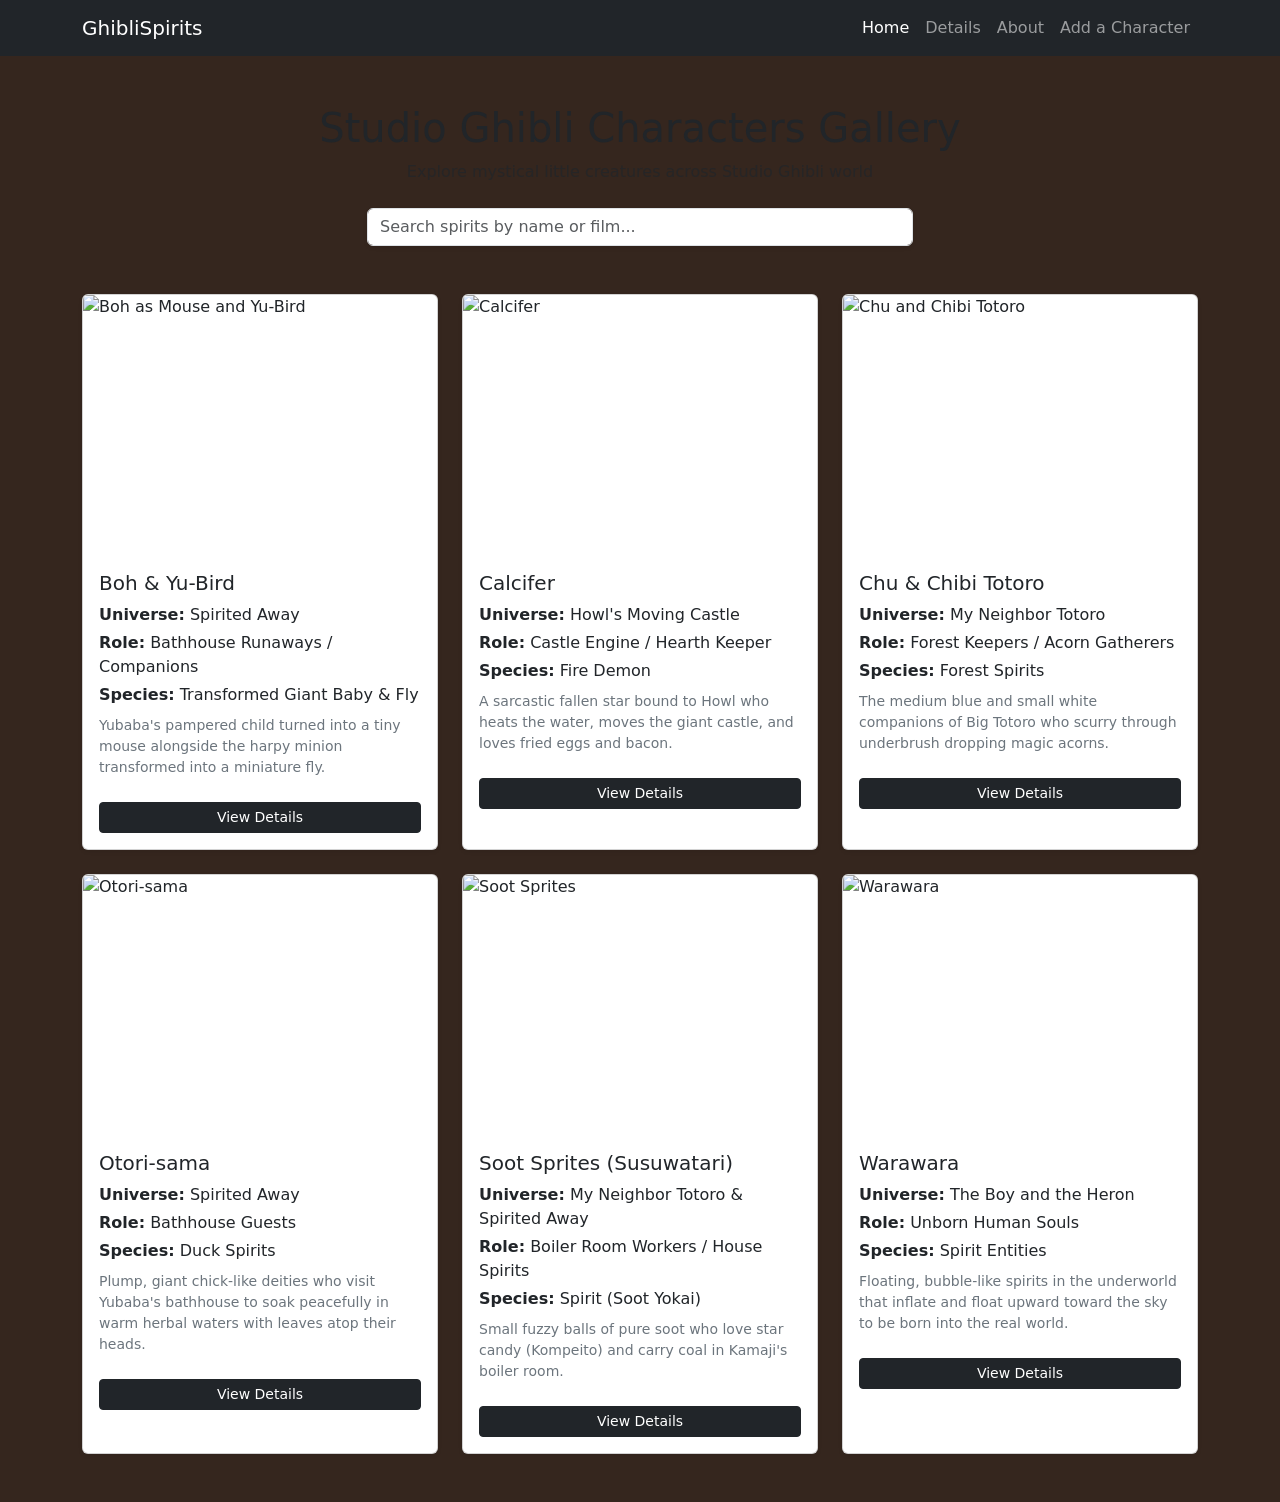
==== index.html @ cbb91c05 "Complete Character Gallery homepage in index.html" ====
<!DOCTYPE html>
<html lang="en">
<head>
  <meta charset="UTF-8">
  <title>Studio Ghibli Spirits Gallery</title>
  <link href="https://cdn.jsdelivr.net/npm/bootstrap@5.3.3/dist/css/bootstrap.min.css" rel="stylesheet">
  <link rel="stylesheet" href="style.css">
</head>
<body>
  <!-- Navigation Bar -->
  <nav class="navbar navbar-expand-lg navbar-dark bg-dark">
    <div class="container">
      <a class="navbar-brand" href="index.html">GhibliSpirits</a>
      <div class="navbar-nav">
        <a class="nav-link active" href="index.html">Home</a>
        <a class="nav-link" href="details.html">Details</a>
        <a class="nav-link" href="about.html">About</a>
        <a class="nav-link" href="new-character-form.html">Add a Character</a>
      </div>
    </div>
  </nav>

  <!-- Main Container -->
  <div class="container py-5">
    <h1 class="text-center mb-2">Studio Ghibli Characters Gallery</h1>
    <p class="text-center text-muted mb-4">Explore mystical little creatures across Studio Ghibli world</p>

    <!-- Search Bar (Preview/UI only) -->
    <div class="row justify-content-center mb-5">
      <div class="col-md-6">
        <input type="text" class="form-control shadow-sm" placeholder="Search spirits by name or film...">
      </div>
    </div>

    <!-- 5 Character Cards Grid (Alphabetical Order) -->
    <div class="row row-cols-1 row-cols-md-3 g-4">
      
      <!-- 1. Boh & Yu-Bird -->
      <div class="col">
        <div class="card h-100 character-card shadow-sm">
          <img src="https://i.pinimg.com/736x/8c/bb/35/8cbb3526e592b911f31cbf81bb47fb1f.jpg" class="card-img-top" alt="Boh as Mouse and Yu-Bird">
          <div class="card-body">
            <h5 class="card-title">Boh & Yu-Bird</h5>
            <p class="card-text mb-1"><strong>Universe:</strong> Spirited Away</p>
            <p class="card-text mb-1"><strong>Role:</strong> Bathhouse Runaways / Companions</p>
            <p class="card-text mb-2"><strong>Species:</strong> Transformed Giant Baby & Fly</p>
            <p class="card-text small text-secondary">Yubaba's pampered child turned into a tiny mouse alongside the harpy minion transformed into a miniature fly.</p>
            <a href="details.html" class="btn btn-sm btn-dark w-100 mt-2">View Details</a>
          </div>
        </div>
      </div>

      <!-- 2. Calcifer -->
      <div class="col">
        <div class="card h-100 character-card shadow-sm">
          <img src="https://pbs.twimg.com/media/F1uZkJaX0AEqLSB.jpg" class="card-img-top" alt="Calcifer">
          <div class="card-body">
            <h5 class="card-title">Calcifer</h5>
            <p class="card-text mb-1"><strong>Universe:</strong> Howl's Moving Castle</p>
            <p class="card-text mb-1"><strong>Role:</strong> Castle Engine / Hearth Keeper</p>
            <p class="card-text mb-2"><strong>Species:</strong> Fire Demon</p>
            <p class="card-text small text-secondary">A sarcastic fallen star bound to Howl who heats the water, moves the giant castle, and loves fried eggs and bacon.</p>
            <a href="details.html" class="btn btn-sm btn-dark w-100 mt-2">View Details</a>
          </div>
        </div>
      </div>

      <!-- 3. Chu & Chibi Totoro -->
      <div class="col">
        <div class="card h-100 character-card shadow-sm">
          <img src="https://i.pinimg.com/736x/26/48/64/26486468ce7828b4b717debc4df8abd4.jpg" class="card-img-top" alt="Chu and Chibi Totoro">
          <div class="card-body">
            <h5 class="card-title">Chu & Chibi Totoro</h5>
            <p class="card-text mb-1"><strong>Universe:</strong> My Neighbor Totoro</p>
            <p class="card-text mb-1"><strong>Role:</strong> Forest Keepers / Acorn Gatherers</p>
            <p class="card-text mb-2"><strong>Species:</strong> Forest Spirits</p>
            <p class="card-text small text-secondary">The medium blue and small white companions of Big Totoro who scurry through underbrush dropping magic acorns.</p>
            <a href="details.html" class="btn btn-sm btn-dark w-100 mt-2">View Details</a>
          </div>
        </div>
      </div>

      <!-- 4. Otori-sama -->
      <div class="col">
        <div class="card h-100 character-card shadow-sm">
          <img src="https://cdn11.bigcommerce.com/s-ad7c7/images/stencil/original/image-manager/studio-ghibli-ootori-sama-spirited-away-studio-brillantine-toronto-canada-6-copy.jpg?t=1716317598" class="card-img-top" alt="Otori-sama">
          <div class="card-body">
            <h5 class="card-title">Otori-sama</h5>
            <p class="card-text mb-1"><strong>Universe:</strong> Spirited Away</p>
            <p class="card-text mb-1"><strong>Role:</strong> Bathhouse Guests</p>
            <p class="card-text mb-2"><strong>Species:</strong> Duck Spirits</p>
            <p class="card-text small text-secondary">Plump, giant chick-like deities who visit Yubaba's bathhouse to soak peacefully in warm herbal waters with leaves atop their heads.</p>
            <a href="details.html" class="btn btn-sm btn-dark w-100 mt-2">View Details</a>
          </div>
        </div>
      </div>

      <!-- 5. Susuwatari (Soot Sprites) -->
      <div class="col">
        <div class="card h-100 character-card shadow-sm">
          <img src="https://i.redd.it/emjhrf4b526d1.png" class="card-img-top" alt="Soot Sprites">
          <div class="card-body">
            <h5 class="card-title">Soot Sprites (Susuwatari)</h5>
            <p class="card-text mb-1"><strong>Universe:</strong> My Neighbor Totoro & Spirited Away</p>
            <p class="card-text mb-1"><strong>Role:</strong> Boiler Room Workers / House Spirits</p>
            <p class="card-text mb-2"><strong>Species:</strong> Spirit (Soot Yokai)</p>
            <p class="card-text small text-secondary">Small fuzzy balls of pure soot who love star candy (Kompeito) and carry coal in Kamaji's boiler room.</p>
            <a href="details.html" class="btn btn-sm btn-dark w-100 mt-2">View Details</a>
          </div>
        </div>
      </div>

      <!-- 6. Warawara -->
      <div class="col">
        <div class="card h-100 character-card shadow-sm">
          <img src="https://static.wikia.nocookie.net/studio-ghibli/images/5/5b/The_Boy_and_the_Heron_07.jpg/revision/latest?cb=20230821211359" class="card-img-top" alt="Warawara">
          <div class="card-body">
            <h5 class="card-title">Warawara</h5>
            <p class="card-text mb-1"><strong>Universe:</strong> The Boy and the Heron</p>
            <p class="card-text mb-1"><strong>Role:</strong> Unborn Human Souls</p>
            <p class="card-text mb-2"><strong>Species:</strong> Spirit Entities</p>
            <p class="card-text small text-secondary">Floating, bubble-like spirits in the underworld that inflate and float upward toward the sky to be born into the real world.</p>
            <a href="details.html" class="btn btn-sm btn-dark w-100 mt-2">View Details</a>
          </div>
        </div>
      </div>

    </div>
  </div>
</body>
</html>
---- style.css ----
body {
  background-color: #35261e;
  min-height: 100vh;
  display: flex;
  flex-direction: column;
}
.character-card img {
  height: 260px;
  object-fit: cover;
}
footer {
  margin-top: auto;
}
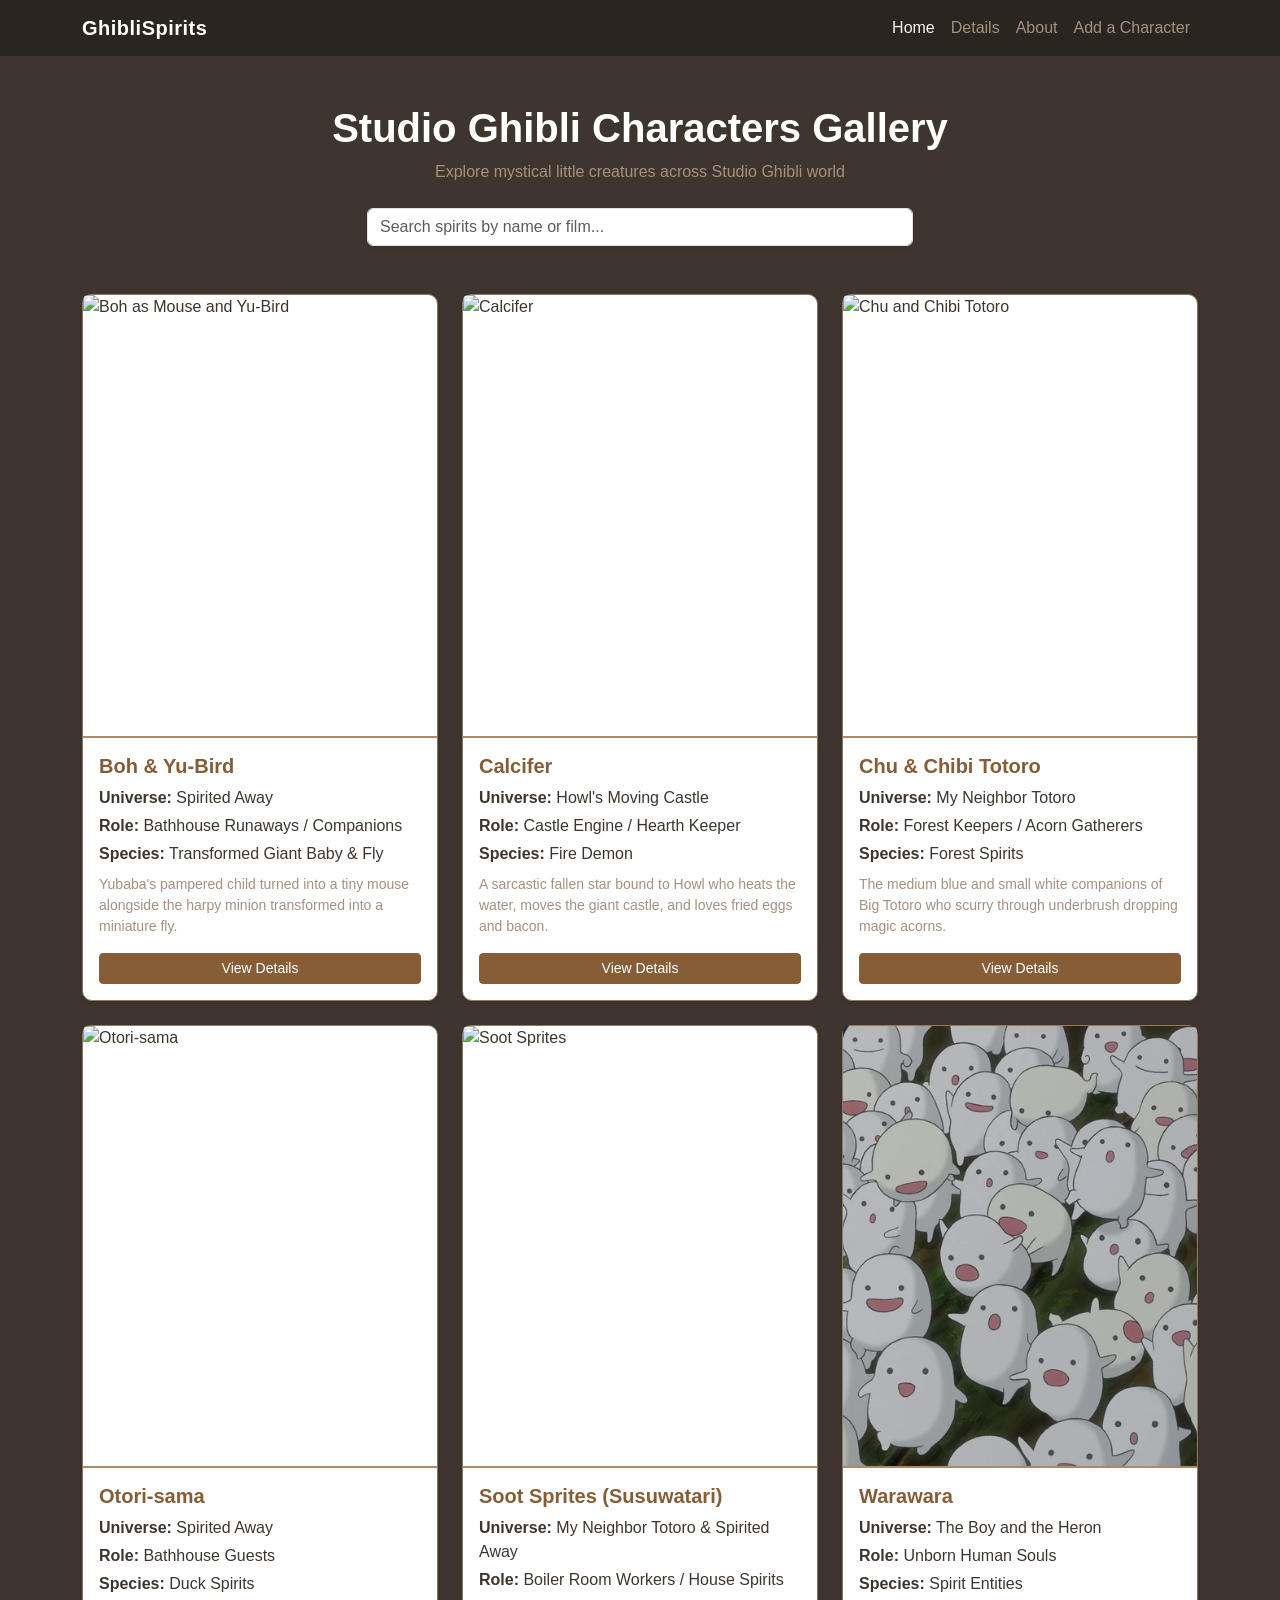
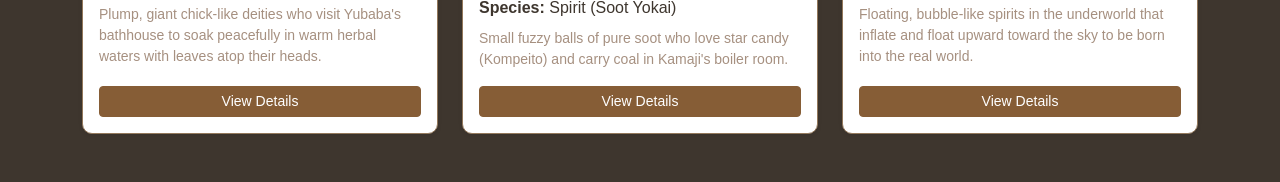
==== commit c340cfd9: "Completed the static website" ====
--- a/index.html
+++ b/index.html
@@ -113,7 +113,7 @@
       <!-- 6. Warawara -->
       <div class="col">
         <div class="card h-100 character-card shadow-sm">
-          <img src="https://static.wikia.nocookie.net/studio-ghibli/images/5/5b/The_Boy_and_the_Heron_07.jpg/revision/latest?cb=20230821211359" class="card-img-top" alt="Warawara">
+          <img src="warawara.webp" class="card-img-top" alt="Warawara">
           <div class="card-body">
             <h5 class="card-title">Warawara</h5>
             <p class="card-text mb-1"><strong>Universe:</strong> The Boy and the Heron</p>
--- a/style.css
+++ b/style.css
@@ -1,13 +1,108 @@
 body {
-  background-color: #35261e;
+  background-color: #3E362E;
+  color: #f7f5f2;
   min-height: 100vh;
   display: flex;
   flex-direction: column;
+  font-family: -apple-system, BlinkMacSystemFont, "Segoe UI", Roboto, sans-serif;
 }
+
+.navbar.bg-dark {
+  background-color: #2b251f !important;
+}
+
+.navbar-brand {
+  color: #ffffff !important;
+  font-weight: 700;
+  letter-spacing: 0.5px;
+}
+
+.navbar-nav .nav-link {
+  color: #A69080 !important;
+  transition: color 0.2s ease;
+}
+
+.navbar-nav .nav-link:hover,
+.navbar-nav .nav-link.active {
+  color: #f7f5f2 !important;
+}
+
+h1, h2 {
+  color: #ffffff;
+  font-weight: 700;
+}
+
+.card-title {
+  color: #865D36;
+  font-weight: 600;
+}
+
+.text-muted,
+.text-secondary {
+  color: #A69080 !important;
+}
+
+.card {
+  border: 1px solid #93785B;
+  background-color: #ffffff;
+  color: #3E362E;
+  border-radius: 10px;
+}
+
 .character-card img {
-  height: 260px;
+  width: 100%;
+  aspect-ratio: 4 / 5;
+  height: auto;
   object-fit: cover;
+  object-position: center;
+  border-bottom: 2px solid #AC8968;
 }
+
+.btn-dark,
+.btn-primary {
+  background-color: #865D36 !important;
+  border-color: #865D36 !important;
+  color: #ffffff !important;
+  font-weight: 500;
+}
+
+.btn-dark:hover,
+.btn-primary:hover {
+  background-color: #6d4b2b !important;
+  border-color: #6d4b2b !important;
+}
+
+.btn-outline-dark,
+.btn-outline-secondary {
+  color: #865D36 !important;
+  border-color: #865D36 !important;
+}
+
+.btn-outline-dark:hover,
+.btn-outline-secondary:hover {
+  background-color: #865D36 !important;
+  color: #ffffff !important;
+}
+
+.form-control:focus {
+  border-color: #AC8968;
+  box-shadow: 0 0 0 0.25rem rgba(172, 137, 104, 0.35);
+}
+
+hr {
+  border-top: 2px solid #93785B;
+  opacity: 0.5;
+}
+
 footer {
   margin-top: auto;
 }
+
+.card-body {
+  display: flex;
+  flex-direction: column;
+}
+
+.card-body .btn {
+  margin-top: auto !important;
+}
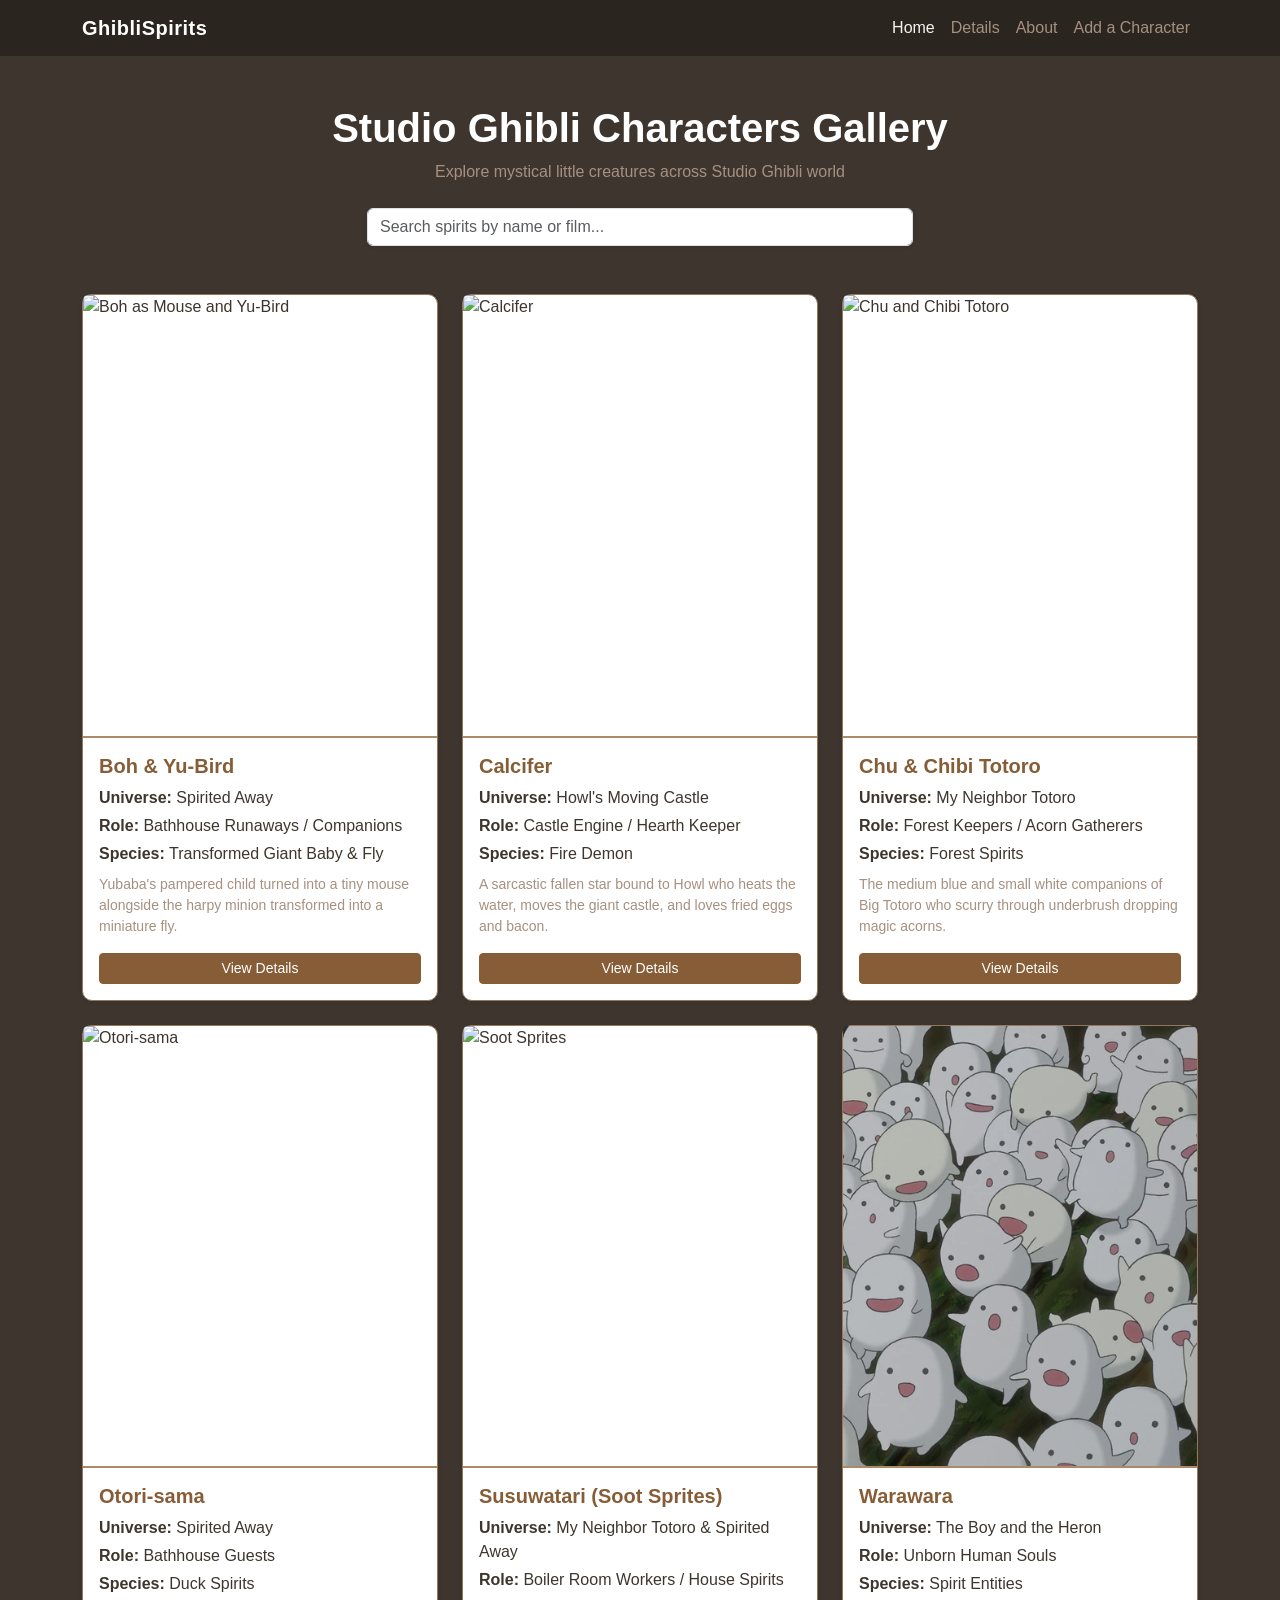
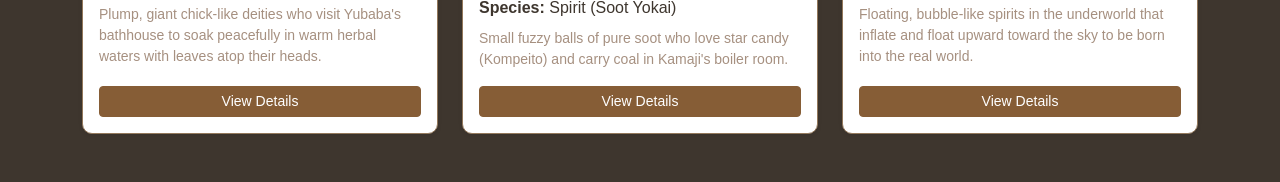
==== commit 99b1b717: "fixed small details" ====
--- a/index.html
+++ b/index.html
@@ -100,7 +100,7 @@
         <div class="card h-100 character-card shadow-sm">
           <img src="https://i.redd.it/emjhrf4b526d1.png" class="card-img-top" alt="Soot Sprites">
           <div class="card-body">
-            <h5 class="card-title">Soot Sprites (Susuwatari)</h5>
+            <h5 class="card-title">Susuwatari (Soot Sprites)</h5>
             <p class="card-text mb-1"><strong>Universe:</strong> My Neighbor Totoro & Spirited Away</p>
             <p class="card-text mb-1"><strong>Role:</strong> Boiler Room Workers / House Spirits</p>
             <p class="card-text mb-2"><strong>Species:</strong> Spirit (Soot Yokai)</p>
